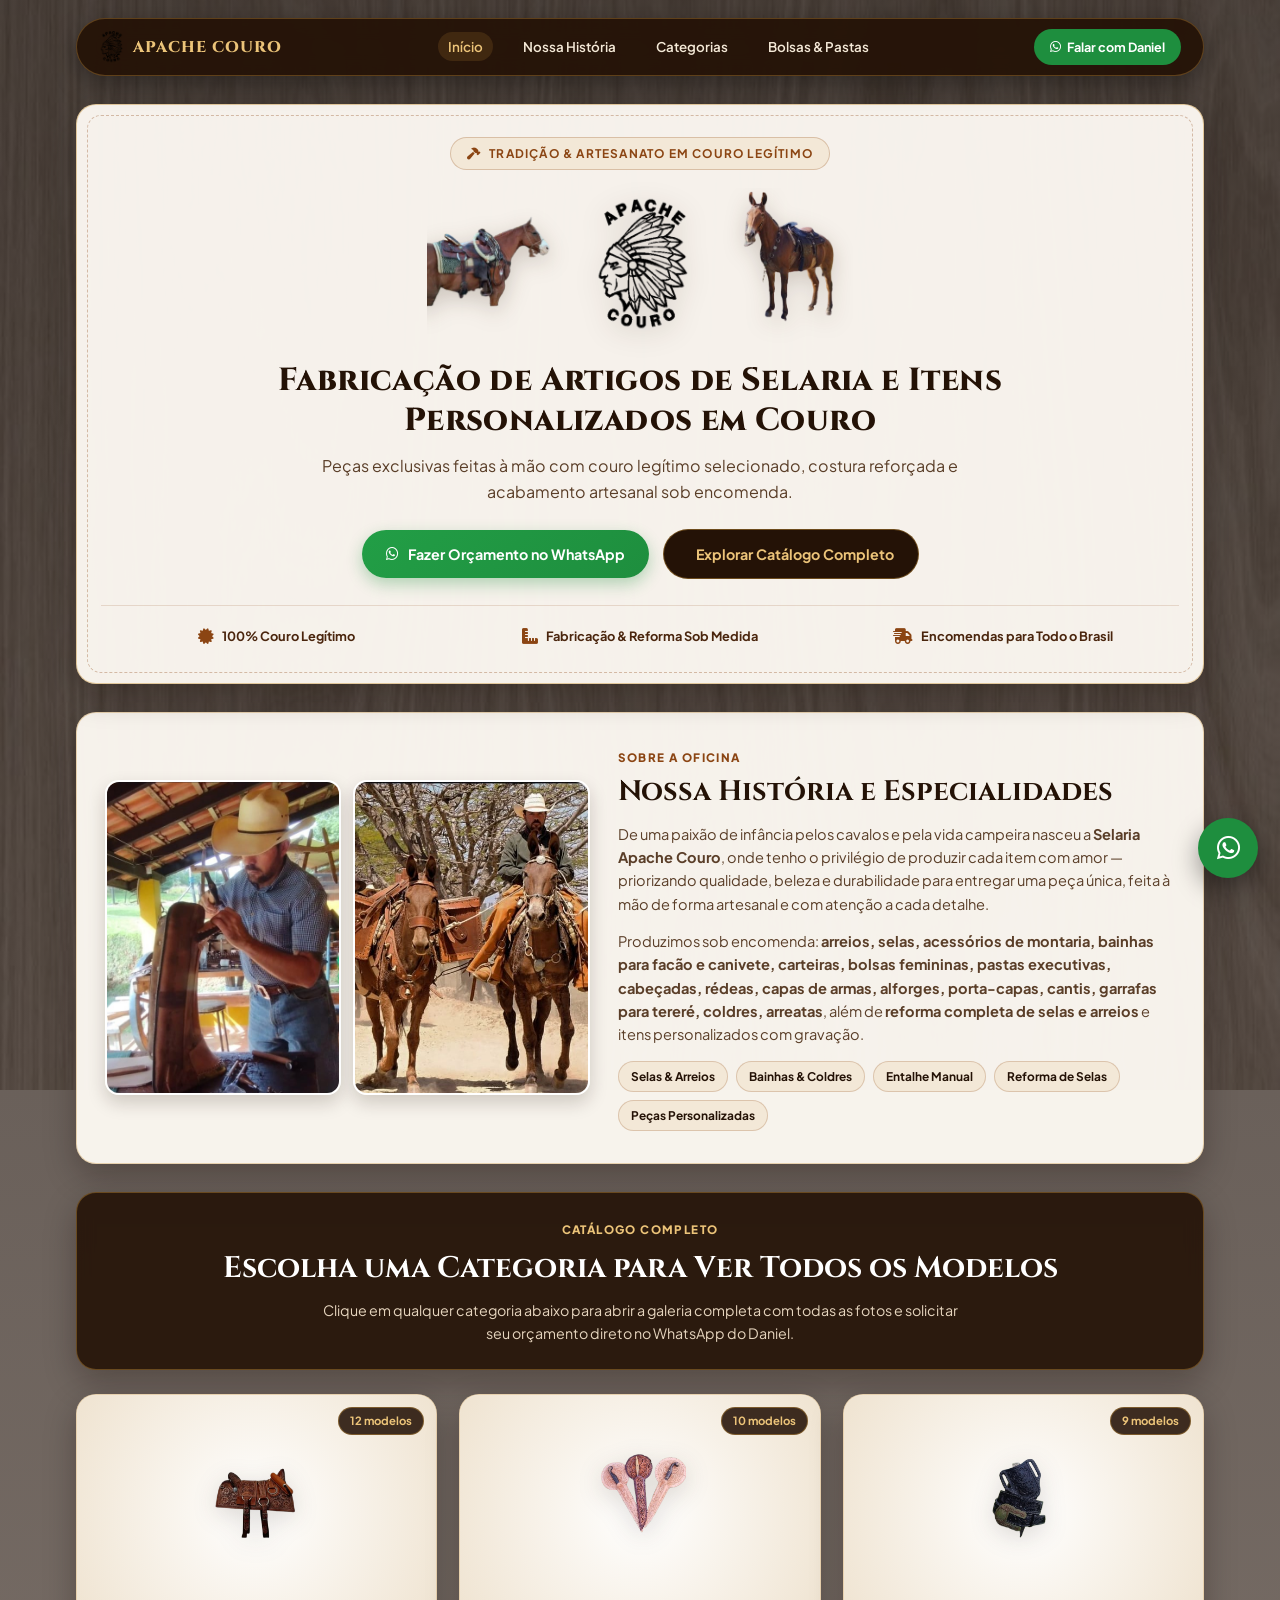
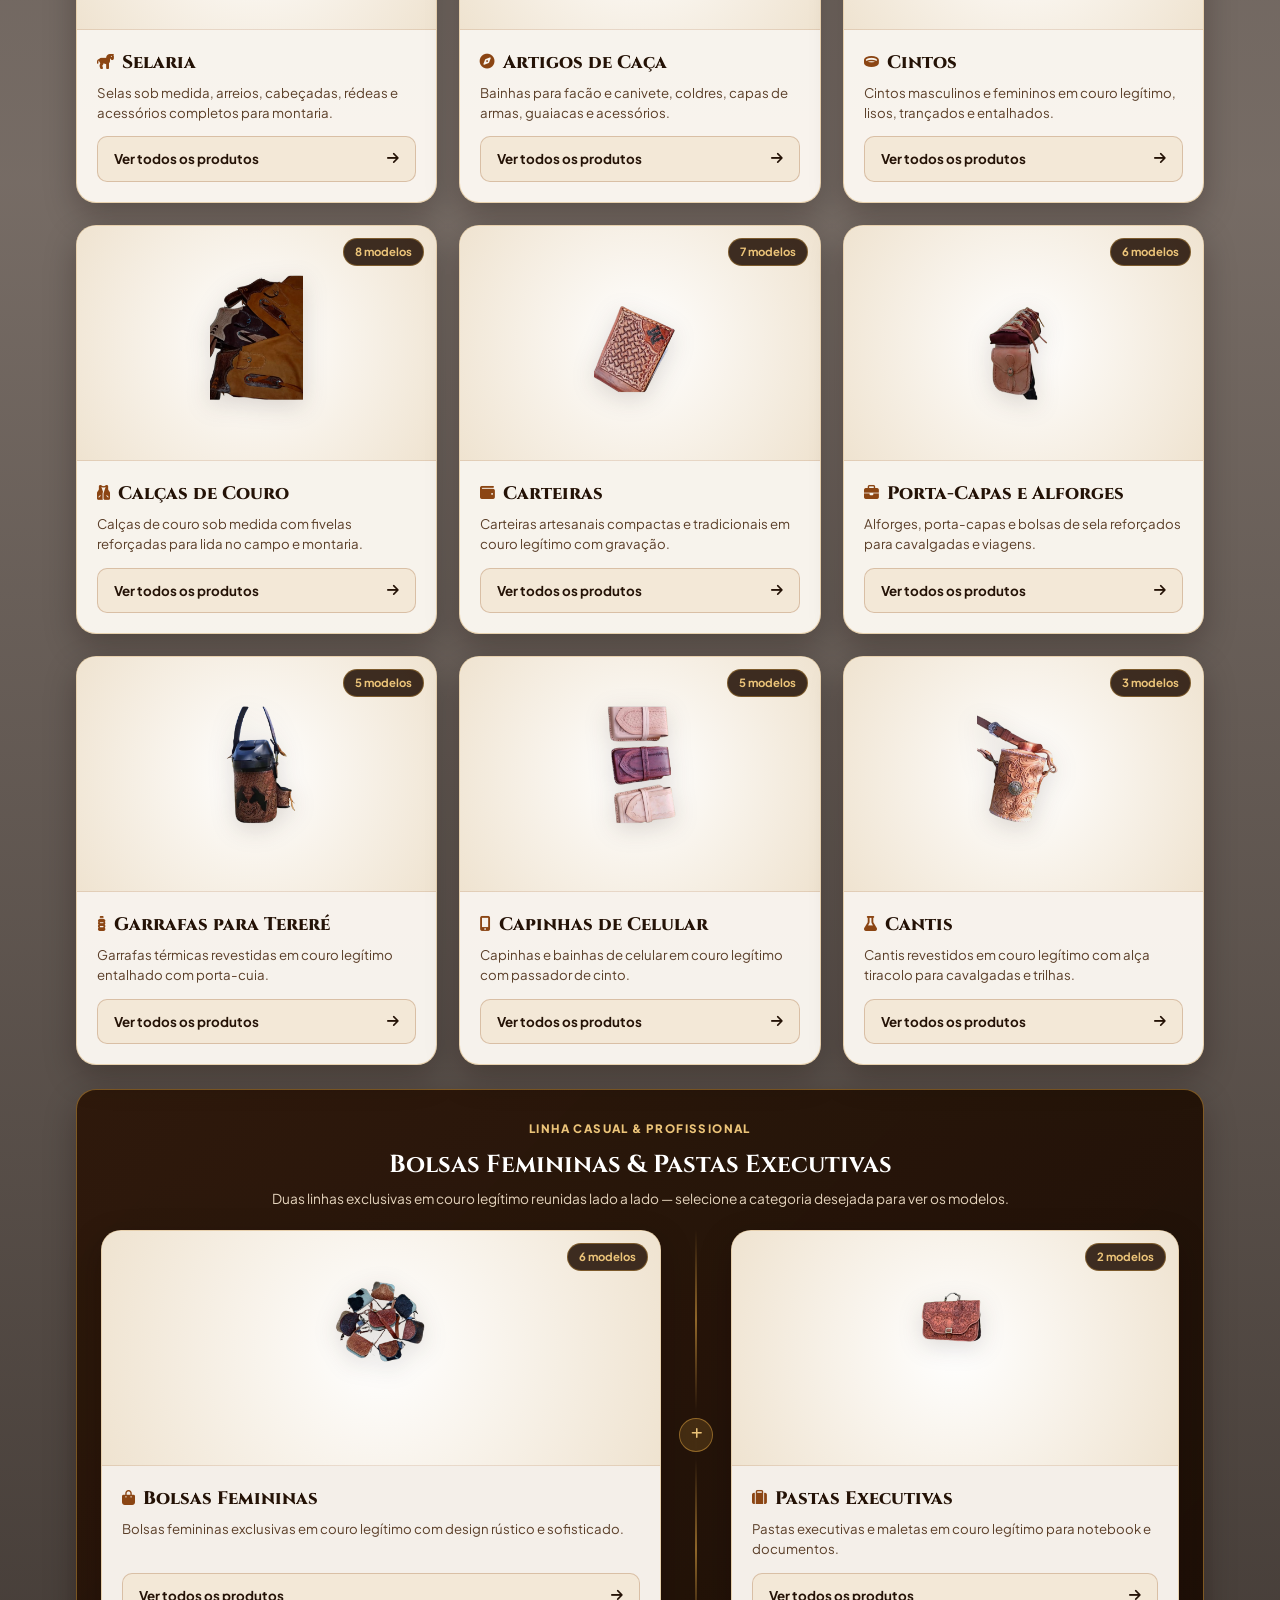
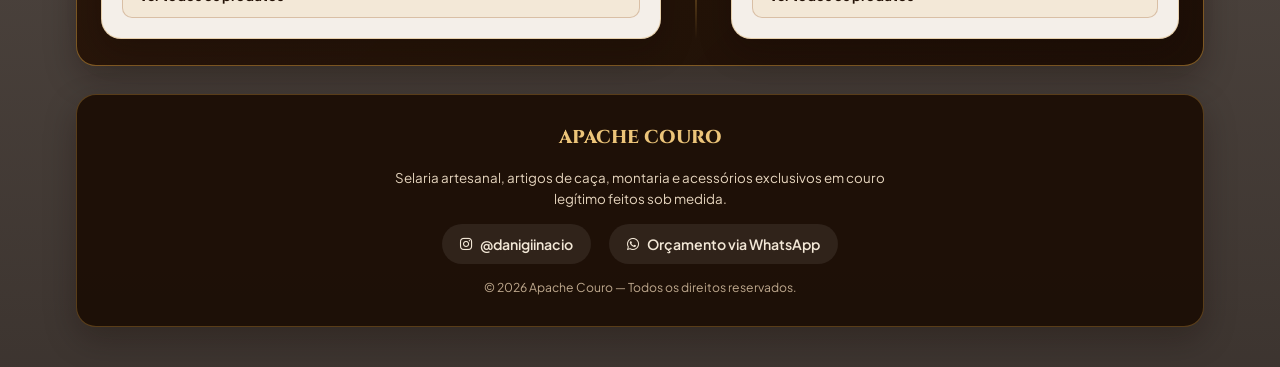
==== index.html @ 76a27dd3 "Add files via upload" ====
<!DOCTYPE html>
<html lang="pt-BR">
<head>
    <meta charset="UTF-8">
    <meta name="viewport" content="width=device-width, initial-scale=1.0">
    <title>Apache Couro | Selaria Artesanal, Arreios e Artigos em Couro Legítimo</title>
    <meta name="description" content="Apache Couro: fabricação artesanal de selas, arreios, artigos de caça, bainhas, cintos, calças de couro, carteiras, bolsas femininas, pastas executivas, garrafas de tereré, cantis e reforma de selas sob medida.">
    <meta name="keywords" content="Apache Couro, selaria artesanal, selas em couro legítimo, arreios, artigos de caça, bainhas de facão, cintos de couro entalhado, calças de couro, carteiras de couro, bolsas femininas em couro, pastas executivas em couro, garrafa tereré couro, cantil de couro, alforges, reforma de selas">
    <meta name="author" content="Apache Couro">
    <meta name="robots" content="index, follow">
    <meta name="theme-color" content="#241206">

    <!-- Ícone da Aba do Navegador (Favicon) -->
    <link rel="icon" type="image/png" href="imagens/logo.png">
    <link rel="apple-touch-icon" href="imagens/logo.png">

    <!-- Open Graph / Redes Sociais -->
    <meta property="og:type" content="website">
    <meta property="og:locale" content="pt_BR">
    <meta property="og:site_name" content="Apache Couro">
    <meta property="og:title" content="Apache Couro | Selaria Artesanal e Artigos em Couro Legítimo">
    <meta property="og:description" content="Catálogo completo com mais de 70 peças artesanais em couro legítimo: selas, artigos de caça, cintos, calças de couro, carteiras, bolsas, pastas executivas e muito mais.">
    <meta property="og:image" content="imagens/logo.png">

    <!-- Twitter Card -->
    <meta name="twitter:card" content="summary_large_image">
    <meta name="twitter:title" content="Apache Couro | Selaria e Artigos em Couro Legítimo">
    <meta name="twitter:description" content="Fabricação própria e reforma de artigos de selaria e couro legítimo sob encomenda.">
    <meta name="twitter:image" content="imagens/logo.png">

    <!-- Google Fonts & Font Awesome -->
    <link rel="preconnect" href="https://fonts.googleapis.com">
    <link rel="preconnect" href="https://fonts.gstatic.com" crossorigin>
    <link href="https://fonts.googleapis.com/css2?family=Cinzel:wght@700;800&family=Plus+Jakarta+Sans:wght@400;500;600;700;800&display=swap" rel="stylesheet">
    <link rel="stylesheet" href="https://cdnjs.cloudflare.com/ajax/libs/font-awesome/6.5.1/css/all.min.css">
    <link rel="stylesheet" href="style.css">

    <!-- Ajustes de escala geral, logo e barra superior -->
    <style>
        /* Redução bem sutil no tamanho geral do site */
        html {
            font-size: 93%;
        }

        .page-wrapper {
            max-width: 1160px;
        }

        /* Logo no cabeçalho superior (top-nav) */
        .nav-brand {
            display: inline-flex;
            align-items: center;
            gap: 10px;
        }

        .nav-brand-logo {
            height: 34px;
            width: auto;
            object-fit: contain;
            border-radius: 6px;
        }

        /* Redução leve na logo principal */
        .logo-center-wrapper {
            zoom: 0.84;
        }
    </style>

    <!-- Dados Estruturados Schema.org (JSON-LD) para SEO no Google -->
    <script type="application/ld+json">
    {
      "@context": "https://schema.org",
      "@type": "Store",
      "name": "Apache Couro",
      "description": "Fabricação artesanal de artigos de selaria, montaria, caça, cintos, calças de couro, carteiras, bolsas femininas, pastas executivas, garrafas para tereré, cantis e reforma de selas em couro legítimo.",
      "image": "imagens/logo.png",
      "sameAs": [
        "https://instagram.com/danigiinacio"
      ],
      "makesOffer": [
        { "@type": "Offer", "itemOffered": { "@type": "Product", "name": "Selas e Arreios em Couro Legítimo" } },
        { "@type": "Offer", "itemOffered": { "@type": "Product", "name": "Artigos de Caça, Bainhas e Coldres em Couro" } },
        { "@type": "Offer", "itemOffered": { "@type": "Product", "name": "Cintos Artesanais em Couro Entalhado" } },
        { "@type": "Offer", "itemOffered": { "@type": "Product", "name": "Calças de Couro Legítimo Sob Medida" } },
        { "@type": "Offer", "itemOffered": { "@type": "Product", "name": "Carteiras em Couro Legítimo" } },
        { "@type": "Offer", "itemOffered": { "@type": "Product", "name": "Porta-Capas e Alforges para Sela" } },
        { "@type": "Offer", "itemOffered": { "@type": "Product", "name": "Garrafas para Tereré e Cantis em Couro" } },
        { "@type": "Offer", "itemOffered": { "@type": "Product", "name": "Bolsas Femininas e Pastas Executivas em Couro" } }
      ]
    }
    </script>
</head>
<body>

    <div class="page-wrapper">
        <!-- NAVEGAÇÃO SUPERIOR -->
        <nav class="top-nav" aria-label="Navegação Principal">
            <a href="index.html" class="nav-brand">
                <img src="imagens/logo.png" alt="Logo Apache Couro" class="nav-brand-logo">
                <span>APACHE COURO</span>
            </a>
            <ul class="nav-links">
                <li><a href="#inicio" class="active">Início</a></li>
                <li><a href="#historia">Nossa História</a></li>
                <li><a href="#catalogo">Categorias</a></li>
                <li><a href="#linha-executiva-feminina">Bolsas &amp; Pastas</a></li>
            </ul>
            <a id="nav-whatsapp-btn" href="#" target="_blank" rel="noopener noreferrer" class="nav-wpp-mini">
                <i class="fa-brands fa-whatsapp"></i> Falar com Daniel
            </a>
        </nav>

        <!-- CABEÇALHO PRINCIPAL COM CAVALO À ESQUERDA, LOGO NO CENTRO E MULA ESPELHADA À DIREITA -->
        <header id="inicio" class="hero-header">
            <div class="hero-badge">
                <i class="fa-solid fa-hammer"></i> Tradição &amp; Artesanato em Couro Legítimo
            </div>

            <div class="hero-logo-stage">
                <!-- Cavalo à esquerda olhando para a logo no centro -->
                <div class="hero-emblem-box" aria-hidden="true">
                    <img src="imagens/cavalo.png" alt="Silhueta de cavalo voltada para o logotipo Apache Couro" class="hero-emblem-left" fetchpriority="high">
                </div>

                <!-- Logo Apache Couro centralizada -->
                <div class="logo-center-wrapper">
                    <img src="imagens/logo.png" alt="Logotipo oficial Apache Couro - Selaria e Artigos em Couro" class="logo-img" fetchpriority="high">
                </div>

                <!-- Mula à direita invertida (scaleX(-1)) para olhar para a logo no centro -->
                <div class="hero-emblem-box" aria-hidden="true">
                    <img src="imagens/mula.png" alt="Silhueta de mula voltada para o logotipo Apache Couro" class="hero-emblem-right" fetchpriority="high">
                </div>
            </div>

            <h1>Fabricação de Artigos de Selaria e Itens Personalizados em Couro</h1>
            <p class="hero-subtitle">
                Peças exclusivas feitas à mão com couro legítimo selecionado, costura reforçada e acabamento artesanal sob encomenda.
            </p>

            <div class="hero-actions">
                <a id="hero-whatsapp-btn" href="#" target="_blank" rel="noopener noreferrer" class="btn-whatsapp">
                    <i class="fa-brands fa-whatsapp"></i> Fazer Orçamento no WhatsApp
                </a>
                <a href="#catalogo" class="btn-secondary">
                    <i class="fa-solid fa-grid-2"></i> Explorar Catálogo Completo
                </a>
            </div>

            <div class="trust-strip">
                <div class="trust-item">
                    <i class="fa-solid fa-certificate"></i>
                    <span>100% Couro Legítimo</span>
                </div>
                <div class="trust-item">
                    <i class="fa-solid fa-ruler-combined"></i>
                    <span>Fabricação &amp; Reforma Sob Medida</span>
                </div>
                <div class="trust-item">
                    <i class="fa-solid fa-truck-fast"></i>
                    <span>Encomendas para Todo o Brasil</span>
                </div>
            </div>
        </header>

        <main>
            <!-- SEÇÃO HISTÓRIA / SOBRE -->
            <section id="historia" class="history-section" aria-labelledby="titulo-historia">
                <div class="history-grid">
                    <div class="history-gallery">
                        <figure class="history-photo">
                            <img src="imagens/historia.jpeg" alt="Artesão da Apache Couro trabalhando manualmente na fabricação de selaria e peças em couro" loading="lazy">
                        </figure>
                        <figure class="history-photo">
                            <img src="imagens/historia2.jpeg" alt="Detalhe do acabamento artesanal e ferramentas de selaria da oficina Apache Couro" loading="lazy">
                        </figure>
                    </div>

                    <div class="history-text">
                        <span class="section-kicker">Sobre a Oficina</span>
                        <h2 id="titulo-historia">Nossa História e Especialidades</h2>
                        <p>
                            De uma paixão de infância pelos cavalos e pela vida campeira nasceu a <strong>Selaria Apache Couro</strong>, onde tenho o privilégio de produzir cada item com amor — priorizando qualidade, beleza e durabilidade para entregar uma peça única, feita à mão de forma artesanal e com atenção a cada detalhe.
                        </p>
                        <p>
                            Produzimos sob encomenda: <strong>arreios, selas, acessórios de montaria, bainhas para facão e canivete, carteiras, bolsas femininas, pastas executivas, cabeçadas, rédeas, capas de armas, alforges, porta-capas, cantis, garrafas para tereré, coldres, arreatas</strong>, além de <strong>reforma completa de selas e arreios</strong> e itens personalizados com gravação.
                        </p>
                        <div class="craft-tags">
                            <span class="craft-tag">Selas &amp; Arreios</span>
                            <span class="craft-tag">Bainhas &amp; Coldres</span>
                            <span class="craft-tag">Entalhe Manual</span>
                            <span class="craft-tag">Reforma de Selas</span>
                            <span class="craft-tag">Peças Personalizadas</span>
                        </div>
                    </div>
                </div>
            </section>

            <!-- CATÁLOGO DE CATEGORIAS -->
            <section id="catalogo" class="catalog-section" style="margin-top: 28px;" aria-labelledby="titulo-catalogo">
                <div class="section-header-box">
                    <span class="section-kicker">Catálogo Completo</span>
                    <h2 id="titulo-catalogo">Escolha uma Categoria para Ver Todos os Modelos</h2>
                    <p>Clique em qualquer categoria abaixo para abrir a galeria completa com todas as fotos e solicitar seu orçamento direto no WhatsApp do Daniel.</p>
                </div>

                <!-- Grid dinâmico das categorias principais (renderizado via produtos.js) -->
                <div id="grid-categorias-principais" class="categories-grid"></div>

                <!-- Seção Especial: Bolsas Femininas & Pastas Executivas (juntos mas separados) -->
                <div id="linha-executiva-feminina" class="paired-showcase" aria-labelledby="titulo-bolsas-pastas">
                    <div class="paired-showcase-header">
                        <span class="section-kicker">Linha Casual &amp; Profissional</span>
                        <h3 id="titulo-bolsas-pastas">Bolsas Femininas &amp; Pastas Executivas</h3>
                        <p>Duas linhas exclusivas em couro legítimo reunidas lado a lado — selecione a categoria desejada para ver os modelos.</p>
                    </div>

                    <div id="grid-bolsas-pastas" class="paired-cards-wrapper"></div>
                </div>
            </section>
        </main>

        <!-- RODAPÉ -->
        <footer class="footer">
            <div class="footer-brand">APACHE COURO</div>
            <p style="font-size: 0.9rem; color: #e6d5be; max-width: 540px;">
                Selaria artesanal, artigos de caça, montaria e acessórios exclusivos em couro legítimo feitos sob medida.
            </p>
            <div class="footer-links">
                <a href="https://instagram.com/danigiinacio" target="_blank" rel="noopener noreferrer" class="social-link insta">
                    <i class="fa-brands fa-instagram"></i> @danigiinacio
                </a>
                <a id="footer-whatsapp-btn" href="#" target="_blank" rel="noopener noreferrer" class="social-link wpp">
                    <i class="fa-brands fa-whatsapp"></i> Orçamento via WhatsApp
                </a>
            </div>
            <p class="footer-copy">&copy; 2026 Apache Couro — Todos os direitos reservados.</p>
        </footer>
    </div>

    <!-- BOTÃO FLUTUANTE DO WHATSAPP -->
    <a id="float-whatsapp-btn" href="#" target="_blank" rel="noopener noreferrer" class="floating-whatsapp" aria-label="Falar com Daniel no WhatsApp">
        <i class="fa-brands fa-whatsapp"></i>
    </a>

    <script src="produtos.js"></script>
    <script>
        document.addEventListener("DOMContentLoaded", () => {
            // Links gerais de WhatsApp
            const linkGeral = `https://wa.me/${WHATSAPP_DANIEL}?text=${encodeURIComponent("Olá Daniel! Vim pelo site da Apache Couro e gostaria de fazer um orçamento.")}`;
            ["nav-whatsapp-btn", "hero-whatsapp-btn", "footer-whatsapp-btn", "float-whatsapp-btn"].forEach(id => {
                const el = document.getElementById(id);
                if (el) el.href = linkGeral;
            });

            // Helper para montar o HTML de cada card de categoria
            function criarCardCategoria(cat) {
                const total = cat.produtos.length;
                const labelQtd = total === 1 ? "1 modelo" : `${total} modelos`;
                return `
                    <article class="category-card" onclick="window.location.href='categoria.html?cat=${cat.slug}'" role="link" tabindex="0" aria-label="Ver todos os produtos da categoria ${cat.nome}">
                        <div class="category-card-media">
                            <span class="category-count-badge">${labelQtd}</span>
                            <img src="${cat.capa}" alt="${cat.altCapa}" title="${cat.nome} - Apache Couro" loading="lazy">
                        </div>
                        <div class="category-card-body">
                            <div>
                                <h3 class="category-card-title">
                                    <i class="fa-solid ${cat.icone}"></i> ${cat.nome}
                                </h3>
                                <p class="category-card-desc">${cat.descricaoCurta}</p>
                            </div>
                            <a href="categoria.html?cat=${cat.slug}" class="category-card-cta" onclick="event.stopPropagation()">
                                <span>Ver todos os produtos</span>
                                <i class="fa-solid fa-arrow-right"></i>
                            </a>
                        </div>
                    </article>
                `;
            }

            // Renderizar categorias principais
            const gridPrincipal = document.getElementById("grid-categorias-principais");
            const principais = CATEGORIAS_APACHE.filter(c => c.grupo === "principal");
            gridPrincipal.innerHTML = principais.map(criarCardCategoria).join("");

            // Renderizar Bolsas Femininas & Pastas Executivas (juntos mas separados)
            const gridPaired = document.getElementById("grid-bolsas-pastas");
            const bolsaCat = CATEGORIAS_APACHE.find(c => c.slug === "bolsas-femininas");
            const pastaCat = CATEGORIAS_APACHE.find(c => c.slug === "pastas-executivas");

            if (bolsaCat && pastaCat) {
                gridPaired.innerHTML = `
                    ${criarCardCategoria(bolsaCat)}
                    <div class="paired-divider" aria-hidden="true">
                        <div class="paired-divider-line"></div>
                        <div class="paired-divider-badge"><i class="fa-solid fa-plus"></i></div>
                        <div class="paired-divider-line"></div>
                    </div>
                    ${criarCardCategoria(pastaCat)}
                `;
            }

            // Suporte de acessibilidade para abrir card com tecla Enter
            document.querySelectorAll(".category-card").forEach(card => {
                card.addEventListener("keydown", (e) => {
                    if (e.key === "Enter" || e.key === " ") {
                        e.preventDefault();
                        card.click();
                    }
                });
            });
        });
    </script>
</body>
</html>
---- style.css ----
/* ==========================================================================
   APACHE COURO - Selaria & Artigos Artesanais em Couro Legítimo
   Design System, UX/UI & Responsividade
   ========================================================================== */

:root {
    --cor-couro-escuro: #241206;
    --cor-couro-medio: #4a250d;
    --cor-couro-caramelo: #8b4513;
    --cor-couro-dourado: #c8923a;
    --cor-ouro-claro: #ecc479;
    --cor-creme-fundo: rgba(253, 249, 243, 0.96);
    --cor-creme-solido: #fdf9f3;
    --cor-bege-suave: #f3e8d7;
    --cor-texto-principal: #2b180a;
    --cor-texto-secundario: #5a3e28;
    --cor-whatsapp: #1e8e3e;
    --cor-whatsapp-hover: #146c2e;
    --borda-costura: rgba(139, 69, 19, 0.32);
    --sombra-card: 0 12px 32px rgba(18, 8, 2, 0.28);
    --sombra-hover: 0 18px 42px rgba(18, 8, 2, 0.42);
    --raio-lg: 20px;
    --raio-md: 14px;
    --raio-sm: 10px;
    --transicao: all 0.3s cubic-bezier(0.25, 0.8, 0.25, 1);
}

/* Reset & Base */
*,
*::before,
*::after {
    margin: 0;
    padding: 0;
    box-sizing: border-box;
}

html {
    scroll-behavior: smooth;
    font-size: 16px;
}

body {
    font-family: 'Plus Jakarta Sans', -apple-system, BlinkMacSystemFont, 'Segoe UI', Roboto, sans-serif;
    background:
        linear-gradient(180deg, rgba(22, 10, 3, 0.72) 0%, rgba(34, 17, 6, 0.62) 50%, rgba(18, 8, 2, 0.82) 100%),
        url('img/fundo-madeira.jpg') no-repeat center center fixed;
    background-size: cover;
    color: var(--cor-texto-principal);
    min-height: 100vh;
    line-height: 1.6;
    -webkit-font-smoothing: antialiased;
}

img {
    max-width: 100%;
    display: block;
}

a {
    color: inherit;
    text-decoration: none;
}

/* Container Principal */
.page-wrapper {
    width: 100%;
    max-width: 1180px;
    margin: 0 auto;
    padding: 18px 16px 40px;
    display: flex;
    flex-direction: column;
    gap: 28px;
}

/* ==========================================================================
   BARRA DE NAVEGAÇÃO SUPERIOR
   ========================================================================== */
.top-nav {
    background: rgba(36, 18, 6, 0.92);
    backdrop-filter: blur(10px);
    -webkit-backdrop-filter: blur(10px);
    border: 1px solid rgba(200, 146, 58, 0.35);
    border-radius: 50px;
    padding: 10px 22px;
    display: flex;
    align-items: center;
    justify-content: space-between;
    gap: 16px;
    position: sticky;
    top: 12px;
    z-index: 100;
    box-shadow: 0 8px 24px rgba(0, 0, 0, 0.35);
}

.nav-brand {
    font-family: 'Cinzel', Georgia, serif;
    font-weight: 800;
    font-size: 1.05rem;
    color: var(--cor-ouro-claro);
    letter-spacing: 1px;
    display: flex;
    align-items: center;
    gap: 8px;
    white-space: nowrap;
}

.nav-links {
    display: flex;
    align-items: center;
    gap: 20px;
    list-style: none;
}

.nav-links a {
    color: #f5ead8;
    font-size: 0.9rem;
    font-weight: 600;
    transition: var(--transicao);
    padding: 6px 10px;
    border-radius: 20px;
}

.nav-links a:hover,
.nav-links a.active {
    color: var(--cor-ouro-claro);
    background: rgba(200, 146, 58, 0.16);
}

.nav-wpp-mini {
    background: var(--cor-whatsapp);
    color: #fff;
    font-size: 0.85rem;
    font-weight: 700;
    padding: 8px 16px;
    border-radius: 30px;
    display: inline-flex;
    align-items: center;
    gap: 6px;
    transition: var(--transicao);
    white-space: nowrap;
}

.nav-wpp-mini:hover {
    background: var(--cor-whatsapp-hover);
    transform: translateY(-1px);
}

/* ==========================================================================
   CABEÇALHO HERO (CAVALO -> LOGO <- MULA ESPELHADA)
   ========================================================================== */
.hero-header {
    background: var(--cor-creme-fundo);
    border-radius: var(--raio-lg);
    padding: 32px 24px 36px;
    text-align: center;
    box-shadow: var(--sombra-card);
    position: relative;
    overflow: hidden;
    border: 1px solid rgba(200, 146, 58, 0.45);
}

/* Moldura interna estilo costura de couro */
.hero-header::before {
    content: "";
    position: absolute;
    inset: 10px;
    border: 1.5px dashed var(--borda-costura);
    border-radius: calc(var(--raio-lg) - 6px);
    pointer-events: none;
}

.hero-badge {
    display: inline-flex;
    align-items: center;
    gap: 8px;
    background: var(--cor-bege-suave);
    color: var(--cor-couro-caramelo);
    border: 1px solid rgba(139, 69, 19, 0.25);
    font-size: 0.8rem;
    font-weight: 700;
    text-transform: uppercase;
    letter-spacing: 1.2px;
    padding: 6px 16px;
    border-radius: 30px;
    margin-bottom: 18px;
}

/* Composição central da Logo com Cavalo à esquerda e Mula invertida à direita */
.hero-logo-stage {
    display: flex;
    align-items: center;
    justify-content: center;
    gap: 18px;
    margin: 0 auto 18px;
    max-width: 680px;
}

.hero-emblem-box {
    width: 145px;
    height: 155px;
    overflow: hidden;
    display: flex;
    align-items: center;
    justify-content: center;
    flex-shrink: 0;
    position: relative;
}

.hero-emblem-left {
    width: 150px;
    max-width: none;
    height: auto;
    object-fit: contain;
    transform: translateY(4px) scale(1.1);
    filter: drop-shadow(0 6px 10px rgba(43, 24, 10, 0.2));
    transition: transform 0.4s ease;
}

/* Imagem da direita (Mula) invertida horizontalmente para olhar para a logo no centro */
.hero-emblem-right {
    width: 140px;
    max-width: none;
    height: auto;
    object-fit: contain;
    transform: scaleX(-1) translateY(16px) scale(1.04);
    filter: drop-shadow(0 6px 10px rgba(43, 24, 10, 0.2));
    transition: transform 0.4s ease;
}

.hero-logo-stage:hover .hero-emblem-left {
    transform: translateY(4px) scale(1.16);
}

.hero-logo-stage:hover .hero-emblem-right {
    transform: scaleX(-1) translateY(16px) scale(1.1);
}

.logo-center-wrapper {
    width: 120px;
    max-width: 20vw;
    flex-shrink: 0;
}

.logo-center-wrapper-header {
    width: 60px;
    max-width: 20vw;
    flex-shrink: 0;
}

.logo-img {
    width: 100%;
    height: auto;
    object-fit: contain;
    filter: drop-shadow(0 8px 16px rgba(36, 18, 6, 0.22));
}

.hero-header h1 {
    font-family: 'Cinzel', Georgia, serif;
    font-size: clamp(1.35rem, 2.8vw, 2.15rem);
    color: var(--cor-couro-escuro);
    font-weight: 800;
    line-height: 1.25;
    max-width: 780px;
    margin: 0 auto 12px;
    letter-spacing: 0.4px;
}

.hero-subtitle {
    font-size: clamp(0.95rem, 1.5vw, 1.08rem);
    color: var(--cor-texto-secundario);
    max-width: 680px;
    margin: 0 auto 24px;
}

.hero-actions {
    display: flex;
    flex-wrap: wrap;
    align-items: center;
    justify-content: center;
    gap: 14px;
    position: relative;
    z-index: 2;
}

/* Botões */
.btn-whatsapp {
    display: inline-flex;
    align-items: center;
    justify-content: center;
    gap: 10px;
    background: linear-gradient(135deg, #229e46 0%, var(--cor-whatsapp) 100%);
    color: #ffffff;
    padding: 13px 24px;
    border-radius: 50px;
    font-weight: 700;
    font-size: 0.96rem;
    box-shadow: 0 6px 16px rgba(30, 142, 62, 0.32);
    transition: var(--transicao);
    border: none;
    cursor: pointer;
}

.btn-whatsapp:hover {
    background: linear-gradient(135deg, var(--cor-whatsapp) 0%, var(--cor-whatsapp-hover) 100%);
    transform: translateY(-2px);
    box-shadow: 0 10px 22px rgba(20, 108, 46, 0.42);
}

.btn-secondary {
    display: inline-flex;
    align-items: center;
    justify-content: center;
    gap: 8px;
    background: var(--cor-couro-escuro);
    color: var(--cor-ouro-claro);
    padding: 13px 24px;
    border-radius: 50px;
    font-weight: 700;
    font-size: 0.96rem;
    border: 1px solid rgba(200, 146, 58, 0.45);
    transition: var(--transicao);
}

.btn-secondary:hover {
    background: var(--cor-couro-medio);
    transform: translateY(-2px);
}

/* Selos de Confiança */
.trust-strip {
    display: grid;
    grid-template-columns: repeat(3, 1fr);
    gap: 12px;
    margin-top: 26px;
    padding-top: 20px;
    border-top: 1px solid rgba(139, 69, 19, 0.16);
}

.trust-item {
    display: flex;
    align-items: center;
    justify-content: center;
    gap: 8px;
    font-size: 0.86rem;
    font-weight: 700;
    color: var(--cor-couro-medio);
}

.trust-item i {
    color: var(--cor-couro-caramelo);
    font-size: 1.05rem;
}

/* ==========================================================================
   SEÇÃO HISTÓRIA / SOBRE
   ========================================================================== */
.history-section {
    background: var(--cor-creme-fundo);
    border-radius: var(--raio-lg);
    padding: 32px 28px;
    box-shadow: var(--sombra-card);
    border: 1px solid rgba(200, 146, 58, 0.35);
}

.history-grid {
    display: grid;
    grid-template-columns: 1fr 1.15fr;
    gap: 28px;
    align-items: center;
}

.history-gallery {
    display: grid;
    grid-template-columns: 1fr 1fr;
    gap: 12px;
}

.history-photo {
    border-radius: var(--raio-md);
    overflow: hidden;
    box-shadow: 0 8px 18px rgba(36, 18, 6, 0.18);
    border: 2px solid #fff;
    aspect-ratio: 3 / 4;
}

.history-photo img {
    width: 100%;
    height: 100%;
    object-fit: cover;
    transition: transform 0.5s ease;
}

.history-photo:hover img {
    transform: scale(1.05);
}

.section-kicker {
    display: inline-block;
    font-size: 0.78rem;
    font-weight: 800;
    text-transform: uppercase;
    letter-spacing: 1.4px;
    color: var(--cor-couro-caramelo);
    margin-bottom: 6px;
}

.history-text h2 {
    font-family: 'Cinzel', Georgia, serif;
    font-size: clamp(1.45rem, 2.4vw, 1.9rem);
    color: var(--cor-couro-escuro);
    margin-bottom: 14px;
    line-height: 1.25;
}

.history-text p {
    font-size: 0.98rem;
    color: var(--cor-texto-secundario);
    margin-bottom: 14px;
    text-align: left;
}

.craft-tags {
    display: flex;
    flex-wrap: wrap;
    gap: 8px;
    margin-top: 14px;
}

.craft-tag {
    background: var(--cor-bege-suave);
    color: var(--cor-couro-escuro);
    font-size: 0.8rem;
    font-weight: 700;
    padding: 5px 12px;
    border-radius: 20px;
    border: 1px solid rgba(139, 69, 19, 0.22);
}

/* ==========================================================================
   SEÇÃO CATÁLOGO DE CATEGORIAS
   ========================================================================== */
.catalog-section {
    display: flex;
    flex-direction: column;
    gap: 24px;
}

.section-header-box {
    background: rgba(36, 18, 6, 0.9);
    backdrop-filter: blur(8px);
    color: #fff;
    padding: 24px 26px;
    border-radius: var(--raio-lg);
    text-align: center;
    border: 1px solid rgba(200, 146, 58, 0.4);
    box-shadow: var(--sombra-card);
}

.section-header-box .section-kicker {
    color: var(--cor-ouro-claro);
}

.section-header-box h2 {
    font-family: 'Cinzel', Georgia, serif;
    font-size: clamp(1.5rem, 2.6vw, 2rem);
    color: #ffffff;
    margin-bottom: 6px;
}

.section-header-box p {
    color: #e6d5be;
    font-size: 0.96rem;
    max-width: 660px;
    margin: 0 auto;
}

/* Grid Principal de Categorias */
.categories-grid {
    display: grid;
    grid-template-columns: repeat(3, 1fr);
    gap: 22px;
}

/* Card de Categoria */
.category-card {
    background: var(--cor-creme-fundo);
    border-radius: var(--raio-lg);
    overflow: hidden;
    box-shadow: var(--sombra-card);
    border: 1px solid rgba(200, 146, 58, 0.35);
    display: flex;
    flex-direction: column;
    transition: var(--transicao);
    cursor: pointer;
    position: relative;
}

.category-card:hover {
    transform: translateY(-6px);
    box-shadow: var(--sombra-hover);
    border-color: var(--cor-couro-dourado);
}

.category-card-media {
    position: relative;
    width: 100%;
    height: 235px;
    background: radial-gradient(circle at center, #ffffff 0%, #efe3d0 100%);
    overflow: hidden;
    padding: 14px;
    display: flex;
    align-items: center;
    justify-content: center;
    border-bottom: 1px solid rgba(139, 69, 19, 0.14);
}

.category-card-media img {
    width: 100%;
    height: 100%;
    object-fit: contain;
    transition: transform 0.45s cubic-bezier(0.25, 0.8, 0.25, 1);
    filter: drop-shadow(0 6px 12px rgba(43, 24, 10, 0.16));
}

.category-card:hover .category-card-media img {
    transform: scale(1.07);
}

.category-count-badge {
    position: absolute;
    top: 12px;
    right: 12px;
    background: rgba(36, 18, 6, 0.88);
    color: var(--cor-ouro-claro);
    font-size: 0.76rem;
    font-weight: 700;
    padding: 4px 11px;
    border-radius: 20px;
    border: 1px solid rgba(200, 146, 58, 0.45);
}

.category-card-body {
    padding: 18px 20px 20px;
    display: flex;
    flex-direction: column;
    flex: 1;
    justify-content: space-between;
    gap: 14px;
}

.category-card-title {
    font-family: 'Cinzel', Georgia, serif;
    font-size: 1.22rem;
    font-weight: 800;
    color: var(--cor-couro-escuro);
    margin-bottom: 6px;
    display: flex;
    align-items: center;
    gap: 8px;
}

.category-card-title i {
    color: var(--cor-couro-caramelo);
    font-size: 1rem;
}

.category-card-desc {
    font-size: 0.89rem;
    color: var(--cor-texto-secundario);
    line-height: 1.5;
}

.category-card-cta {
    display: inline-flex;
    align-items: center;
    justify-content: space-between;
    width: 100%;
    background: var(--cor-bege-suave);
    color: var(--cor-couro-escuro);
    font-weight: 700;
    font-size: 0.9rem;
    padding: 11px 16px;
    border-radius: var(--raio-sm);
    border: 1px solid rgba(139, 69, 19, 0.25);
    transition: var(--transicao);
}

.category-card:hover .category-card-cta {
    background: var(--cor-couro-escuro);
    color: var(--cor-ouro-claro);
    border-color: var(--cor-couro-escuro);
}

.category-card-cta i {
    transition: transform 0.3s ease;
}

.category-card:hover .category-card-cta i {
    transform: translateX(4px);
}

/* ==========================================================================
   BLOCO ESPECIAL: BOLSAS FEMININAS & PASTAS EXECUTIVAS (JUNTOS MAS SEPARADOS)
   ========================================================================== */
.paired-showcase {
    background: linear-gradient(135deg, rgba(44, 22, 8, 0.94) 0%, rgba(28, 14, 5, 0.96) 100%);
    border-radius: var(--raio-lg);
    padding: 26px 24px;
    border: 1.5px solid rgba(200, 146, 58, 0.55);
    box-shadow: var(--sombra-card);
}

.paired-showcase-header {
    text-align: center;
    margin-bottom: 20px;
}

.paired-showcase-header .section-kicker {
    color: var(--cor-ouro-claro);
}

.paired-showcase-header h3 {
    font-family: 'Cinzel', Georgia, serif;
    color: #ffffff;
    font-size: clamp(1.3rem, 2.2vw, 1.65rem);
    margin-bottom: 4px;
}

.paired-showcase-header p {
    color: #e4d3bc;
    font-size: 0.92rem;
}

.paired-cards-wrapper {
    display: grid;
    grid-template-columns: 1.25fr auto 1fr;
    gap: 18px;
    align-items: stretch;
}

.paired-divider {
    display: flex;
    flex-direction: column;
    align-items: center;
    justify-content: center;
    gap: 8px;
}

.paired-divider-line {
    width: 1.5px;
    flex: 1;
    background: linear-gradient(180deg, transparent, rgba(200, 146, 58, 0.65), transparent);
}

.paired-divider-badge {
    width: 34px;
    height: 34px;
    border-radius: 50%;
    background: rgba(200, 146, 58, 0.2);
    border: 1px solid rgba(200, 146, 58, 0.6);
    color: var(--cor-ouro-claro);
    display: flex;
    align-items: center;
    justify-content: center;
    font-size: 0.85rem;
}

/* ==========================================================================
   PÁGINA INTERNA DE CATEGORIA (categoria.html)
   ========================================================================== */
.breadcrumb-bar {
    background: var(--cor-creme-fundo);
    border-radius: var(--raio-md);
    padding: 14px 20px;
    display: flex;
    flex-wrap: wrap;
    align-items: center;
    justify-content: space-between;
    gap: 12px;
    box-shadow: var(--sombra-card);
    border: 1px solid rgba(200, 146, 58, 0.35);
}

.breadcrumb-trail {
    display: flex;
    align-items: center;
    flex-wrap: wrap;
    gap: 8px;
    font-size: 0.9rem;
    color: var(--cor-texto-secundario);
}

.breadcrumb-trail a {
    font-weight: 700;
    color: var(--cor-couro-caramelo);
}

.breadcrumb-trail a:hover {
    text-decoration: underline;
}

.btn-back {
    display: inline-flex;
    align-items: center;
    gap: 8px;
    background: var(--cor-couro-escuro);
    color: var(--cor-ouro-claro);
    font-size: 0.88rem;
    font-weight: 700;
    padding: 9px 18px;
    border-radius: 30px;
    transition: var(--transicao);
}

.btn-back:hover {
    background: var(--cor-couro-medio);
    transform: translateX(-2px);
}

/* Barra de Troca Rápida entre Categorias */
.category-pills-bar {
    display: flex;
    gap: 10px;
    overflow-x: auto;
    padding: 6px 2px 10px;
    scrollbar-width: thin;
}

.category-pill {
    background: rgba(36, 18, 6, 0.88);
    color: #f3e8d7;
    border: 1px solid rgba(200, 146, 58, 0.35);
    padding: 9px 16px;
    border-radius: 30px;
    font-size: 0.85rem;
    font-weight: 600;
    white-space: nowrap;
    transition: var(--transicao);
    display: inline-flex;
    align-items: center;
    gap: 7px;
}

.category-pill:hover {
    border-color: var(--cor-ouro-claro);
    color: var(--cor-ouro-claro);
}

.category-pill.active {
    background: var(--cor-couro-dourado);
    color: var(--cor-couro-escuro);
    font-weight: 800;
    border-color: var(--cor-ouro-claro);
}

/* Cabeçalho da Categoria Interna */
.category-hero-banner {
    background: var(--cor-creme-fundo);
    border-radius: var(--raio-lg);
    padding: 28px 26px;
    box-shadow: var(--sombra-card);
    border: 1px solid rgba(200, 146, 58, 0.4);
    display: flex;
    flex-wrap: wrap;
    align-items: center;
    justify-content: space-between;
    gap: 20px;
}

.category-hero-info {
    flex: 1;
    min-width: 260px;
}

.category-hero-info h1 {
    font-family: 'Cinzel', Georgia, serif;
    font-size: clamp(1.55rem, 3vw, 2.2rem);
    color: var(--cor-couro-escuro);
    margin: 4px 0 8px;
}

.category-hero-info p {
    color: var(--cor-texto-secundario);
    font-size: 0.98rem;
    max-width: 650px;
}

/* Banner de Categoria Irmã (para Bolsas Femininas <-> Pastas Executivas) */
.sibling-banner {
    background: linear-gradient(135deg, #f6ead6 0%, #ebd6b7 100%);
    border: 1px dashed var(--cor-couro-caramelo);
    border-radius: var(--raio-md);
    padding: 14px 20px;
    display: flex;
    flex-wrap: wrap;
    align-items: center;
    justify-content: space-between;
    gap: 12px;
}

.sibling-banner-text {
    font-size: 0.92rem;
    color: var(--cor-couro-escuro);
    font-weight: 600;
}

/* Grid de Produtos Individuais */
.products-items-grid {
    display: grid;
    grid-template-columns: repeat(3, 1fr);
    gap: 22px;
}

.item-card {
    background: var(--cor-creme-fundo);
    border-radius: var(--raio-lg);
    overflow: hidden;
    box-shadow: var(--sombra-card);
    border: 1px solid rgba(200, 146, 58, 0.35);
    display: flex;
    flex-direction: column;
    transition: var(--transicao);
    cursor: pointer;
}

.item-card:hover {
    transform: translateY(-5px);
    box-shadow: var(--sombra-hover);
    border-color: var(--cor-couro-dourado);
}

.item-card-media {
    position: relative;
    height: 260px;
    background: radial-gradient(circle at center, #ffffff 0%, #f1e6d6 100%);
    padding: 16px;
    display: flex;
    align-items: center;
    justify-content: center;
    overflow: hidden;
    border-bottom: 1px solid rgba(139, 69, 19, 0.14);
}

.item-card-media img {
    width: 100%;
    height: 100%;
    object-fit: contain;
    transition: transform 0.4s ease;
    filter: drop-shadow(0 6px 14px rgba(36, 18, 6, 0.16));
}

.item-card:hover .item-card-media img {
    transform: scale(1.06);
}

.zoom-btn {
    position: absolute;
    top: 12px;
    right: 12px;
    width: 36px;
    height: 36px;
    border-radius: 50%;
    background: rgba(36, 18, 6, 0.82);
    color: var(--cor-ouro-claro);
    border: 1px solid rgba(200, 146, 58, 0.5);
    display: flex;
    align-items: center;
    justify-content: center;
    cursor: pointer;
    transition: var(--transicao);
    z-index: 3;
}

.zoom-btn:hover {
    background: var(--cor-couro-dourado);
    color: var(--cor-couro-escuro);
    transform: scale(1.08);
}

.item-card-body {
    padding: 16px 18px 18px;
    display: flex;
    flex-direction: column;
    gap: 12px;
    flex: 1;
    justify-content: space-between;
}

.item-card-category-tag {
    font-size: 0.75rem;
    font-weight: 800;
    text-transform: uppercase;
    letter-spacing: 0.8px;
    color: var(--cor-couro-caramelo);
}

.item-card-title {
    font-size: 1.05rem;
    font-weight: 700;
    color: var(--cor-couro-escuro);
    margin-top: 2px;
}

.item-card .btn-whatsapp {
    width: 100%;
    padding: 11px 16px;
    font-size: 0.9rem;
}

/* ==========================================================================
   LIGHTBOX MODAL PARA ZOOM DE FOTOS
   ========================================================================== */
.lightbox-modal {
    position: fixed;
    inset: 0;
    background: rgba(15, 7, 2, 0.9);
    backdrop-filter: blur(6px);
    display: none;
    align-items: center;
    justify-content: center;
    padding: 20px;
    z-index: 999;
}

.lightbox-modal.open {
    display: flex;
}

.lightbox-content {
    background: var(--cor-creme-solido);
    border-radius: var(--raio-lg);
    max-width: 720px;
    width: 100%;
    padding: 22px;
    position: relative;
    text-align: center;
    border: 2px solid var(--cor-couro-dourado);
    box-shadow: 0 24px 60px rgba(0, 0, 0, 0.6);
}

.lightbox-close {
    position: absolute;
    top: 14px;
    right: 14px;
    width: 38px;
    height: 38px;
    border-radius: 50%;
    background: var(--cor-couro-escuro);
    color: #fff;
    border: none;
    font-size: 1.1rem;
    cursor: pointer;
    display: flex;
    align-items: center;
    justify-content: center;
}

.lightbox-img-wrap {
    max-height: 62vh;
    display: flex;
    align-items: center;
    justify-content: center;
    background: #f5ede0;
    border-radius: var(--raio-md);
    padding: 16px;
    margin-bottom: 16px;
}

.lightbox-img-wrap img {
    max-height: 56vh;
    width: auto;
    object-fit: contain;
}

.lightbox-caption {
    font-family: 'Cinzel', Georgia, serif;
    font-size: 1.2rem;
    font-weight: 800;
    color: var(--cor-couro-escuro);
    margin-bottom: 14px;
}

/* ==========================================================================
   RODAPÉ & BOTÃO FLUTUANTE WHATSAPP
   ========================================================================== */
.footer {
    background: rgba(28, 14, 5, 0.94);
    color: #f3e8d7;
    border-radius: var(--raio-lg);
    padding: 28px 24px;
    border: 1px solid rgba(200, 146, 58, 0.35);
    box-shadow: var(--sombra-card);
    display: flex;
    flex-direction: column;
    align-items: center;
    gap: 14px;
    text-align: center;
}

.footer-brand {
    font-family: 'Cinzel', Georgia, serif;
    font-size: 1.25rem;
    font-weight: 800;
    color: var(--cor-ouro-claro);
}

.footer-links {
    display: flex;
    flex-wrap: wrap;
    justify-content: center;
    gap: 18px;
}

.social-link {
    display: inline-flex;
    align-items: center;
    gap: 8px;
    background: rgba(255, 255, 255, 0.08);
    padding: 9px 18px;
    border-radius: 30px;
    font-weight: 600;
    font-size: 0.95rem;
    transition: var(--transicao);
}

.social-link.insta:hover {
    background: #e1306c;
    color: #fff;
}

.social-link.wpp:hover {
    background: var(--cor-whatsapp);
    color: #fff;
}

.footer-copy {
    font-size: 0.82rem;
    color: #bfa98e;
}

.floating-whatsapp {
    position: fixed;
    bottom: 22px;
    right: 22px;
    width: 60px;
    height: 60px;
    border-radius: 50%;
    background: var(--cor-whatsapp);
    color: #fff;
    font-size: 1.8rem;
    display: flex;
    align-items: center;
    justify-content: center;
    box-shadow: 0 10px 26px rgba(0, 0, 0, 0.4);
    z-index: 200;
    transition: var(--transicao);
}

.floating-whatsapp:hover {
    background: var(--cor-whatsapp-hover);
    transform: scale(1.08);
}

/* ==========================================================================
   RESPONSIVIDADE (TABLETS E CELULARES)
   ========================================================================== */
@media (max-width: 960px) {

    .categories-grid,
    .products-items-grid {
        grid-template-columns: repeat(2, 1fr);
    }

    .history-grid {
        grid-template-columns: 1fr;
    }

    .paired-cards-wrapper {
        grid-template-columns: 1fr;
    }

    .paired-divider {
        flex-direction: row;
        padding: 4px 0;
    }

    .paired-divider-line {
        height: 1.5px;
        width: auto;
        background: linear-gradient(90deg, transparent, rgba(200, 146, 58, 0.65), transparent);
    }
}

@media (max-width: 640px) {
    .page-wrapper {
        padding: 12px 12px 32px;
        gap: 20px;
    }

    .top-nav {
        padding: 8px 14px;
        border-radius: 16px;
    }

    .nav-links {
        display: none;
    }

    .hero-header {
        padding: 24px 14px 28px;
    }

    .hero-logo-stage {
        gap: 6px;
    }

    .hero-emblem-box {
        width: 78px;
        height: 92px;
    }

    .hero-emblem-left {
        width: 82px;
        transform: translateY(2px) scale(1.08);
    }

    .hero-emblem-right {
        width: 76px;
        transform: scaleX(-1) translateY(9px) scale(1.02);
    }

    .logo-center-wrapper {
        width: 145px;
    }

    .trust-strip {
        grid-template-columns: 1fr;
        gap: 8px;
    }

    .categories-grid,
    .products-items-grid {
        grid-template-columns: 1fr;
        gap: 16px;
    }

    .category-card-media,
    .item-card-media {
        height: 220px;
    }

    .history-section {
        padding: 22px 18px;
    }

    .floating-whatsapp {
        width: 54px;
        height: 54px;
        font-size: 1.55rem;
        bottom: 16px;
        right: 16px;
    }

    .nav-wpp-mini {
        background: var(--cor-whatsapp);
        color: #fff;
        font-size: 0.50rem;
        font-weight: 500;
        padding: 5px 10px;
        border-radius: 30px;
        display: inline-flex;
        align-items: center;
        gap: 6px;
        transition: var(--transicao);
        white-space: nowrap;
    }

    .nav-wpp-mini:hover {
        background: var(--cor-whatsapp-hover);
        transform: translateY(-1px);
    }
}
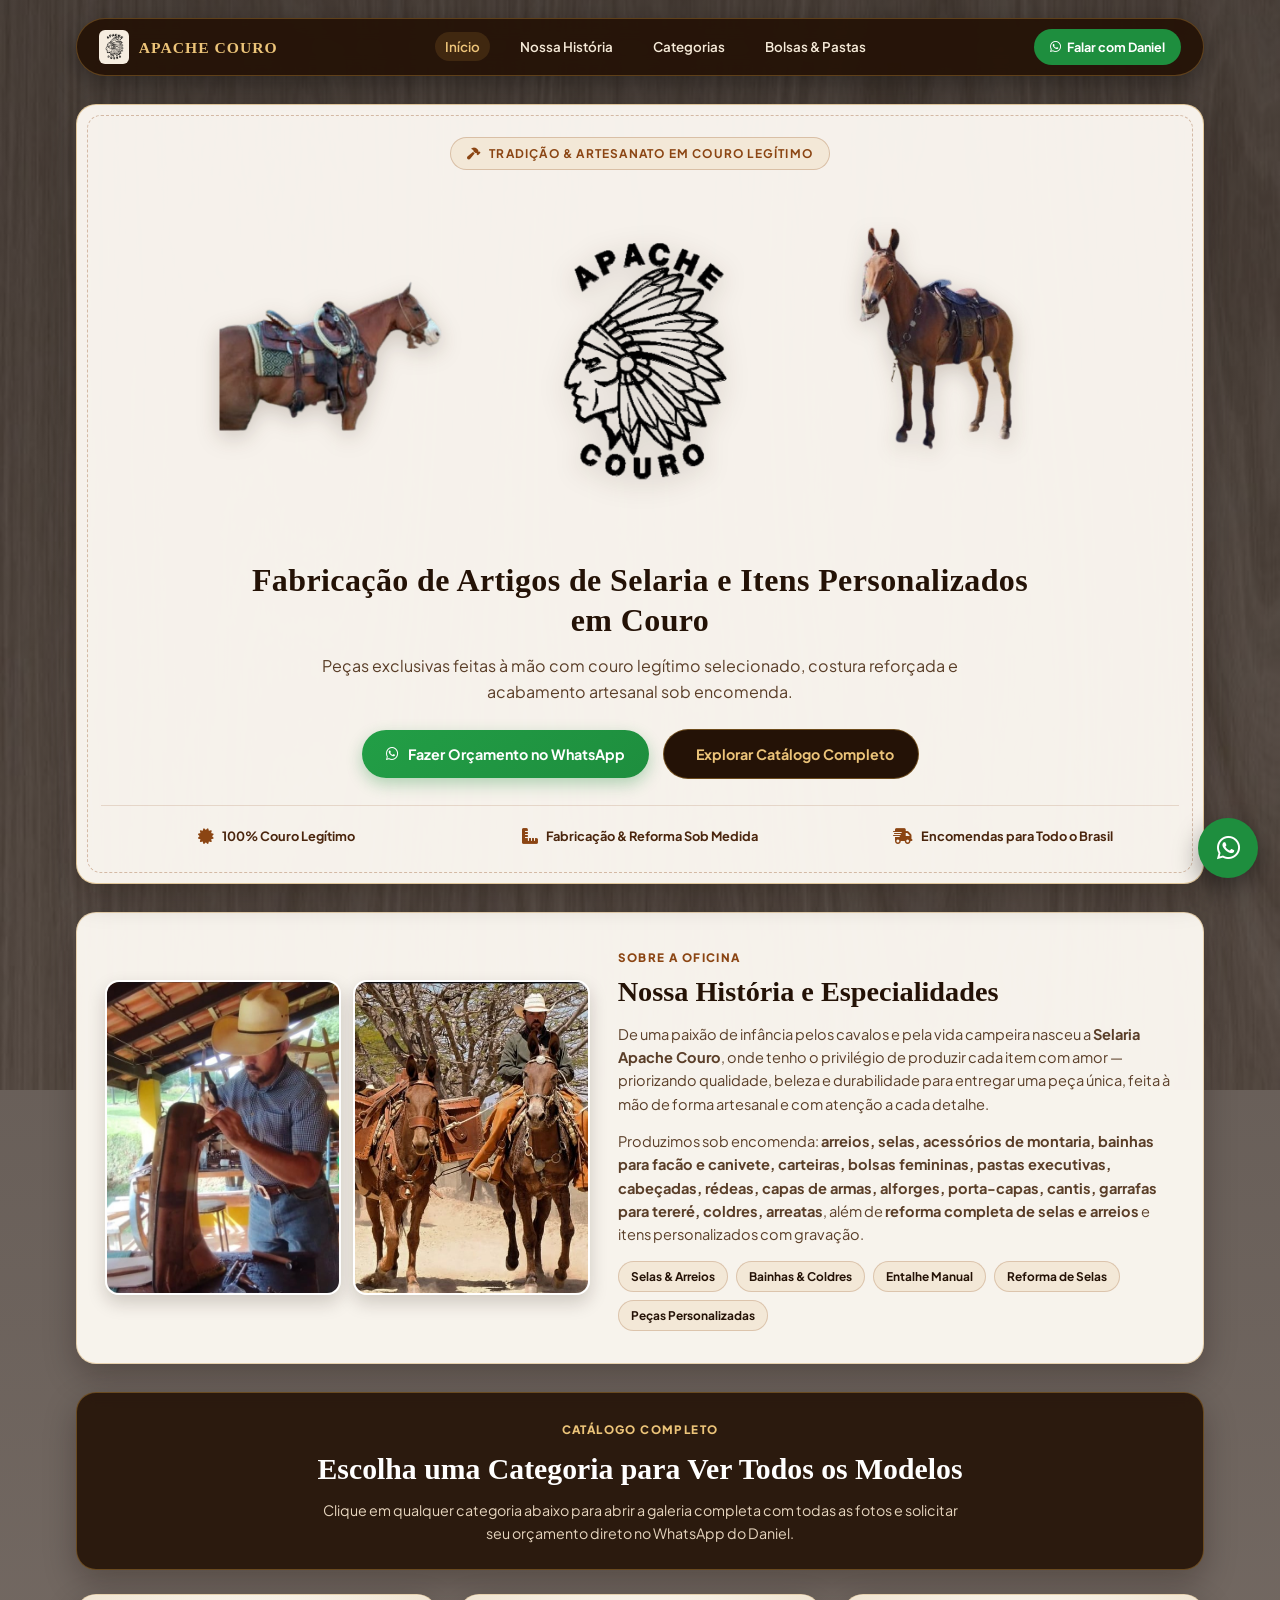
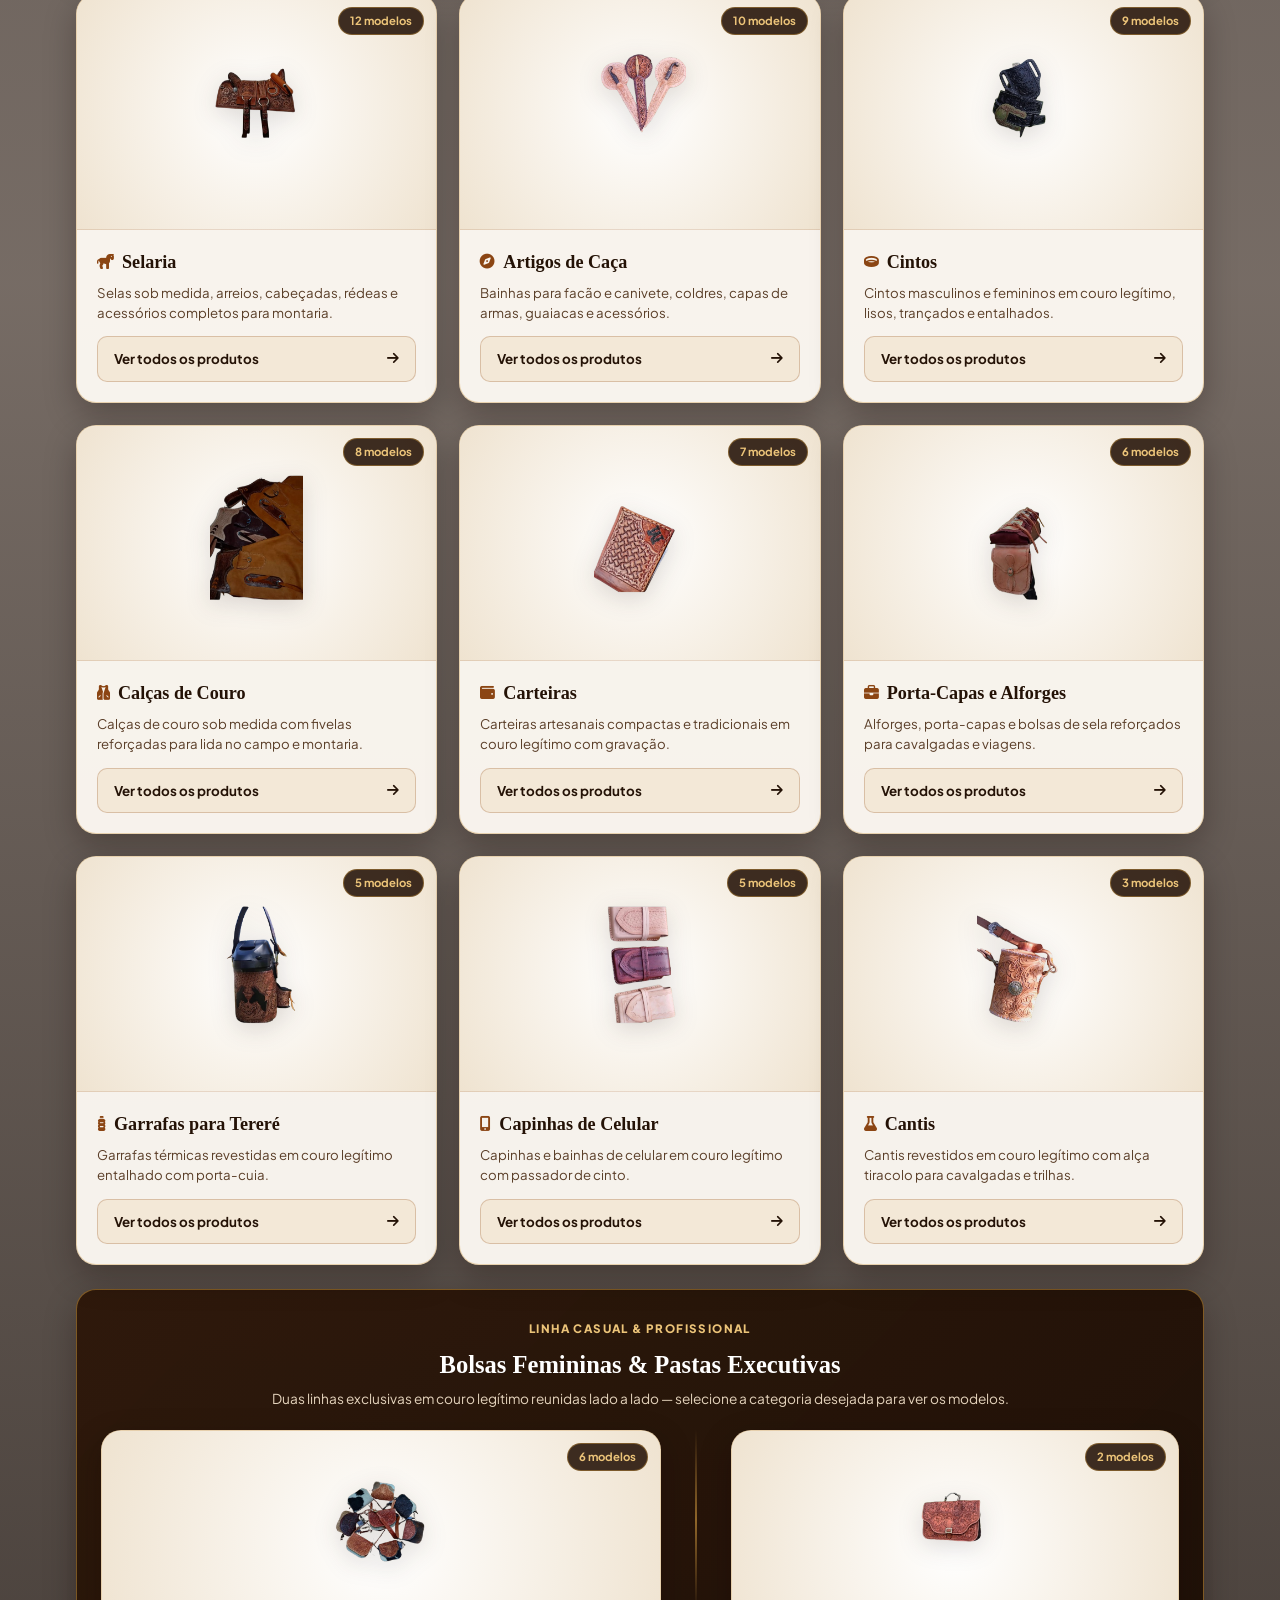
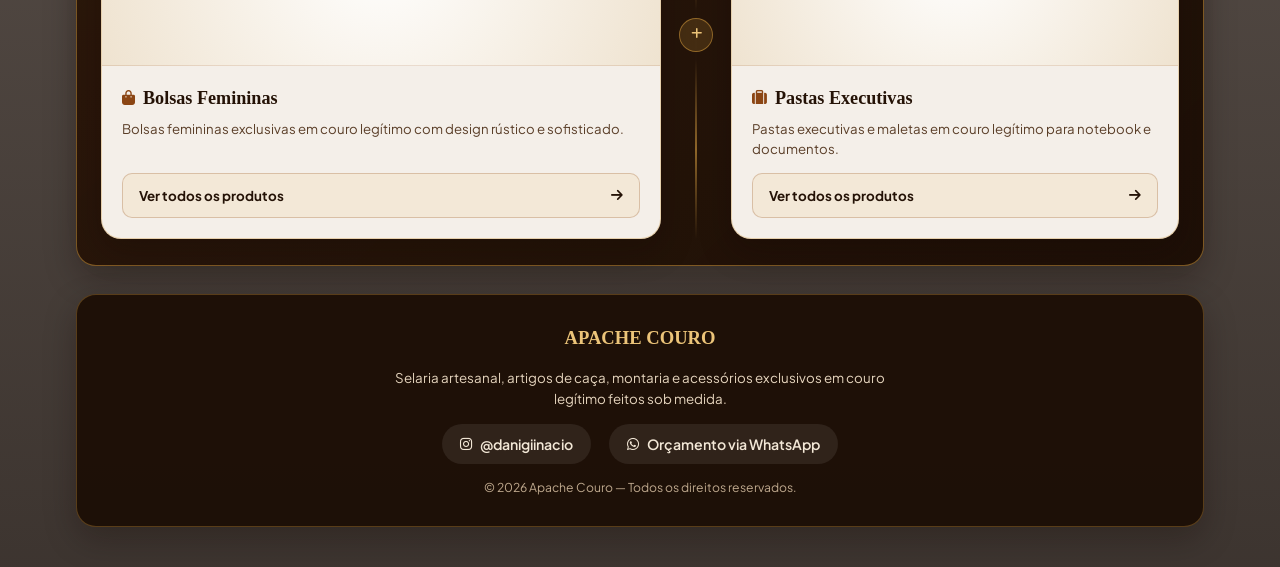
==== commit bc2cfd96: "Fix: Changing the font family description: Changing the font familyt and doing some fixings on the i" ====
--- a/index.html
+++ b/index.html
@@ -31,7 +31,7 @@
     <!-- Google Fonts & Font Awesome -->
     <link rel="preconnect" href="https://fonts.googleapis.com">
     <link rel="preconnect" href="https://fonts.gstatic.com" crossorigin>
-    <link href="https://fonts.googleapis.com/css2?family=Cinzel:wght@700;800&family=Plus+Jakarta+Sans:wght@400;500;600;700;800&display=swap" rel="stylesheet">
+    <link href="https://fonts.googleapis.com/css2?family=Playfair+Display:wght@700;800&family=Plus+Jakarta+Sans:wght@400;500;600;700;800&display=swap" rel="stylesheet">
     <link rel="stylesheet" href="https://cdnjs.cloudflare.com/ajax/libs/font-awesome/6.5.1/css/all.min.css">
     <link rel="stylesheet" href="style.css">
 
@@ -46,7 +46,7 @@
             max-width: 1160px;
         }
 
-        /* Logo no cabeçalho superior (top-nav) */
+        /* Logo no menu superior (com fundo claro para não sumir no marrom escuro) */
         .nav-brand {
             display: inline-flex;
             align-items: center;
@@ -57,7 +57,10 @@
             height: 34px;
             width: auto;
             object-fit: contain;
+            background-color: #f6ede0;
+            padding: 3px 5px;
             border-radius: 6px;
+            flex-shrink: 0;
         }
 
         /* Redução leve na logo principal */
--- a/style.css
+++ b/style.css
@@ -196,8 +196,8 @@
 }
 
 .hero-emblem-box {
-    width: 145px;
-    height: 155px;
+    width: 345px;
+    height: 355px;
     overflow: hidden;
     display: flex;
     align-items: center;
@@ -207,7 +207,7 @@
 }
 
 .hero-emblem-left {
-    width: 150px;
+    width: 250px;
     max-width: none;
     height: auto;
     object-fit: contain;
@@ -218,7 +218,7 @@
 
 /* Imagem da direita (Mula) invertida horizontalmente para olhar para a logo no centro */
 .hero-emblem-right {
-    width: 140px;
+    width: 240px;
     max-width: none;
     height: auto;
     object-fit: contain;
@@ -236,7 +236,7 @@
 }
 
 .logo-center-wrapper {
-    width: 120px;
+    width: 220px;
     max-width: 20vw;
     flex-shrink: 0;
 }
@@ -1115,22 +1115,22 @@
     }
 
     .hero-emblem-box {
-        width: 78px;
-        height: 92px;
+        width: 110px;
+        height: 124px;
     }
 
     .hero-emblem-left {
-        width: 82px;
+        width: 114px;
         transform: translateY(2px) scale(1.08);
     }
 
     .hero-emblem-right {
-        width: 76px;
+        width: 108px;
         transform: scaleX(-1) translateY(9px) scale(1.02);
     }
 
     .logo-center-wrapper {
-        width: 145px;
+        width: 175px;
     }
 
     .trust-strip {
